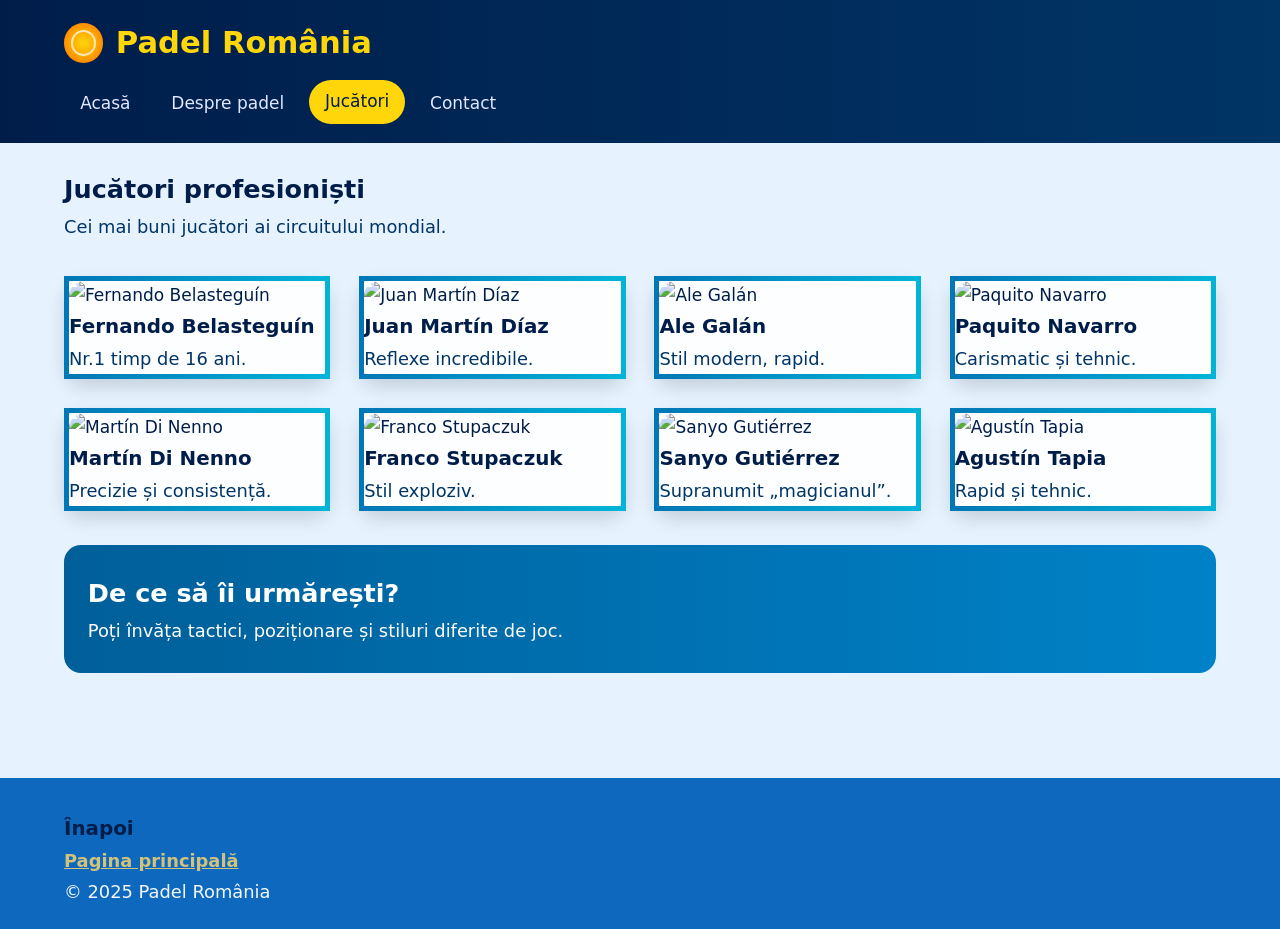
==== cluburi.html @ 14d5e4cc "Add files via upload" ====
<!DOCTYPE html>
<html lang="ro">
<head>
    <meta charset="UTF-8">
    <title>Jucători Profesioniști - Padel România</title>
    <meta name="viewport" content="width=device-width, initial-scale=1.0">
    <link rel="stylesheet" href="styles.css">
</head>
<body>

<header>
    <div class="logo">
        <span class="logo-ball"></span>
        <h1>Padel România</h1>
    </div>

    <nav class="main-nav">
        <ul>
            <li><a href="index.html">Acasă</a></li>
            <li class="dropdown">
                <a href="reguli.html">Despre padel</a>
                <ul class="submenu">
                    <li><a href="reguli.html">Reguli de bază</a></li>
                    <li><a href="echipament.html">Echipament</a></li>
                </ul>
            </li>
            <li><a href="cluburi.html" class="active">Jucători</a></li>
            <li><a href="index.html#contact">Contact</a></li>
        </ul>
    </nav>
</header>

<main>

    <section class="section-title">
        <h2>Jucători profesioniști</h2>
        <p>Cei mai buni jucători ai circuitului mondial.</p>
    </section>

    <section class="players-grid">

        <article class="player-card">
            <img src="https://th.bing.com/th/id/OIP.2agaiVFKTlGh92p5GCUTIwHaEN?w=277&h=180&c=7&r=0&o=7&pid=1.7&rm=3" alt="Fernando Belasteguín">
            <h3>Fernando Belasteguín</h3>
            <p>Nr.1 timp de 16 ani.</p>
        </article>

        <article class="player-card">
            <img src="https://th.bing.com/th/id/OIP.oNIRxxeObLsBwXZiH8AzZAHaEB?w=293&h=180&c=7&r=0&o=7&pid=1.7&rm=3" alt="Juan Martín Díaz">
            <h3>Juan Martín Díaz</h3>
            <p>Reflexe incredibile.</p>
        </article>

        <article class="player-card">
            <img src="https://th.bing.com/th/id/OIP.Ml0Dga0XNVmPTCR5auRlaQHaEK?w=316&h=180&c=7&r=0&o=7&pid=1.7&rm=3" alt="Ale Galán">
            <h3>Ale Galán</h3>
            <p>Stil modern, rapid.</p>
        </article>

        <article class="player-card">
            <img src="https://th.bing.com/th/id/OIP.BXrrxvgXgVEguzBXrlnA2gHaEK?w=301&h=180&c=7&r=0&o=7&pid=1.7&rm=3" alt="Paquito Navarro">
            <h3>Paquito Navarro</h3>
            <p>Carismatic și tehnic.</p>
        </article>

        <article class="player-card">
            <img src="https://th.bing.com/th/id/OIP.6IuvsaDF0xf9313Y6leUeQHaEK?w=282&h=180&c=7&r=0&o=7&pid=1.7&rm=3" alt="Martín Di Nenno">
            <h3>Martín Di Nenno</h3>
            <p>Precizie și consistență.</p>
        </article>

        <article class="player-card">
            <img src="https://th.bing.com/th/id/OIP.fisYC9xt4nwCKAZjFQ1qDAHaEK?w=318&h=180&c=7&r=0&o=7&pid=1.7&rm=3" alt="Franco Stupaczuk">
            <h3>Franco Stupaczuk</h3>
            <p>Stil exploziv.</p>
        </article>

        <article class="player-card">
            <img src="https://th.bing.com/th/id/OIP.mOKppSWDDcJQnauDVjN-dAHaE8?w=274&h=183&c=7&r=0&o=7&pid=1.7&rm=3" alt="Sanyo Gutiérrez">
            <h3>Sanyo Gutiérrez</h3>
            <p>Supranumit „magicianul”.</p>
        </article>

        <article class="player-card">
            <img src="https://th.bing.com/th/id/OIP.TosiJReRibag2qnqZLN6uAHaDt?w=340&h=174&c=7&r=0&o=7&pid=1.7&rm=3" alt="Agustín Tapia">
            <h3>Agustín Tapia</h3>
            <p>Rapid și tehnic.</p>
        </article>

    </section>

    <section class="section-intro">
        <header>
            <h2>De ce să îi urmărești?</h2>
            <p>Poți învăța tactici, poziționare și stiluri diferite de joc.</p>
        </header>
    </section>

</main>

<footer>
    <section class="footer-content">
        <article>
            <h3>Înapoi</h3>
            <p><a href="index.html">Pagina principală</a></p>
        </article>
    </section>

    <p class="footer-copy">&copy; 2025 Padel România</p>
</footer>

</body>
</html>
---- styles.css ----
*{margin:0;padding:0;box-sizing:border-box;}

html{font-size:17px;}

body{
    font-family:system-ui,-apple-system,BlinkMacSystemFont,"Segoe UI",sans-serif;
    line-height:1.7;
    color:#001d4a;
    background:#e6f3ff;
}

header{
    background:linear-gradient(90deg,#001d4a,#003566);
    color:#fff;
    padding:1rem 5vw;
}

.logo{
    display:flex;
    align-items:center;
    gap:.75rem;
    margin-bottom:.75rem;
}

.logo h1{
    font-size:1.8rem;
    color:#ffd60a;
}

.logo-ball{
    width:2.3rem;
    height:2.3rem;
    border-radius:50%;
    background:radial-gradient(circle,#ffd60a 0%,#ff9e00 55%,#ff6b00 100%);
    position:relative;
}

.logo-ball::before{
    content:"";
    position:absolute;
    inset:.4rem;
    border-radius:50%;
    border:2px solid rgba(255,255,255,.7);
}

.main-nav ul{
    list-style:none;
    display:flex;
    flex-wrap:wrap;
    gap:.5rem;
}

.main-nav li{position:relative;}

.main-nav a{
    display:block;
    padding:.45rem .95rem;
    text-decoration:none;
    color:#e0e7ff;
    font-size:1rem;
    border-radius:999px;
    transition:background-color .35s ease,color .25s ease,transform .45s ease;
}

.main-nav a:hover,
.main-nav a.active{
    background:#ffd60a;
    color:#001d4a;
    transform:translateY(-2px);
}

.dropdown .submenu{
    display:none;
    position:absolute;
    top:100%;
    left:0;
    min-width:11rem;
    background:#001d4a;
    padding:.4rem 0;
    border-radius:.5rem;
    box-shadow:0 6px 18px rgba(0,0,0,.4);
    z-index:20;
}

.dropdown:hover .submenu{display:block;}

main{padding:1.5rem 5vw 2.5rem;}

h2,h3,h4{color:#001d4a;}
p,li{color:#003566;font-size:1.05rem;}

.hero{
    display:grid;
    grid-template-columns:2fr 1fr;
    gap:2rem;
    padding:2.5rem 5vw;
    margin:-1rem -5vw 1.5rem;
    background:linear-gradient(135deg,#48cae4 0%,#0096c7 45%,#0077b6 100%);
    border-bottom:6px solid #ffd60a;
}

.hero-title{
    font-size:2.6rem;
    color:#001d4a;
}

.hero-aside{
    background:#ffffffcc;
    border-radius:1rem;
    padding:1rem 1.4rem;
    box-shadow:0 8px 18px rgba(0,0,0,.15);
}

.section-intro{margin-top:2rem;}

.section-intro header{
    background:linear-gradient(90deg,#005f99,#0082c8);
    padding:1.6rem 1.4rem;
    border-radius:1rem;
    margin-bottom:1.7rem;
}

.section-intro header h2,
.section-intro header p{
    color:white;
}

.cards-grid{
    display:grid;
    grid-template-columns:repeat(3,minmax(0,1fr));
    gap:1.5rem;
    margin-top:1.5rem;
}

.card{
    background:#ffffffee;
    border-radius:1rem;
    padding:1.2rem 1.4rem;
    box-shadow:0 6px 16px rgba(0,0,0,.12);
}

.card h3{margin-bottom:.5rem;color:#001d4a;}

.card-link{
    margin-top:.75rem;
    display:inline-block;
    font-weight:600;
    color:#003566;
}

.info-box{
    margin-top:3rem;
    background:#caf0f8;
    padding:1.6rem;
    border-radius:1rem;
    box-shadow:0 6px 14px rgba(0,0,0,.1);
}

.rules-layout{
    display:flex;
    flex-wrap:wrap;
    gap:2rem;
    margin-top:1rem;
}

.rules-aside{
    flex:1 1 12rem;
    background:#ffffffee;
    border-radius:1rem;
    padding:1.4rem 1.7rem;
    box-shadow:0 4px 12px rgba(0,0,0,.1);
}

.rules-aside ul{
    padding-left:1.7rem;
}

.equipment-grid{
    display:grid;
    grid-template-columns:repeat(2,minmax(0,1fr));
    gap:1.5rem;
    margin-top:1.6rem;
}

.equipment-item{
    background:#ffffffee;
    border-radius:1rem;
    padding:1.3rem 1.6rem;
    border:4px solid #ddd;
}

.equipment-item ul{
    padding-left:1.9rem;
}

.equipment-item:nth-of-type(1){border-color:#ffd60a;}
.equipment-item:nth-of-type(2){border-color:#00b4d8;}
.equipment-item:nth-of-type(3){border-color:#0077b6;}
.equipment-item:nth-of-type(4){border-color:#ff9e00;}

.tip-box{
    margin-top:2rem;
    padding:1.4rem 1.7rem;
    border-radius:1rem;
    background:#fff3cd;
}

.players-grid{
    margin-top:2rem;
    display:grid;
    grid-template-columns:repeat(4,minmax(0,1fr));
    gap:1.7rem;
}

.player-card{
    background:#ffffffee;
    border-radius:1.2rem;
    overflow:hidden;
    box-shadow:0 8px 18px rgba(0,0,0,.15);
    border:5px solid;
    border-image:linear-gradient(90deg,#0077b6,#00b4d8) 1;
    transition:transform .35s ease,box-shadow .35s ease;
}

.player-card:hover{
    transform:translateY(-6px);
    box-shadow:0 14px 26px rgba(0,0,0,.2);
}

.player-card img{
    width:100%;
    height:230px;
    object-fit:cover;
}

footer{
    background:#0e69be; 
    color:#ffffff;
    padding:2rem 5vw 1.3rem;
    margin-top:2rem;
}

footer a{
    color:#d0c17b;
    font-weight:700;
}

.footer-copy{
    color:white;
    opacity:0.95;
}


@media(max-width:900px){
    .hero{grid-template-columns:1fr;}
    .cards-grid{grid-template-columns:repeat(2,1fr);}
    .players-grid{grid-template-columns:repeat(2,1fr);}
}

@media(max-width:600px){
    .main-nav ul{flex-direction:column;}
    .cards-grid,
    .equipment-grid,
    .players-grid{grid-template-columns:1fr;}
}
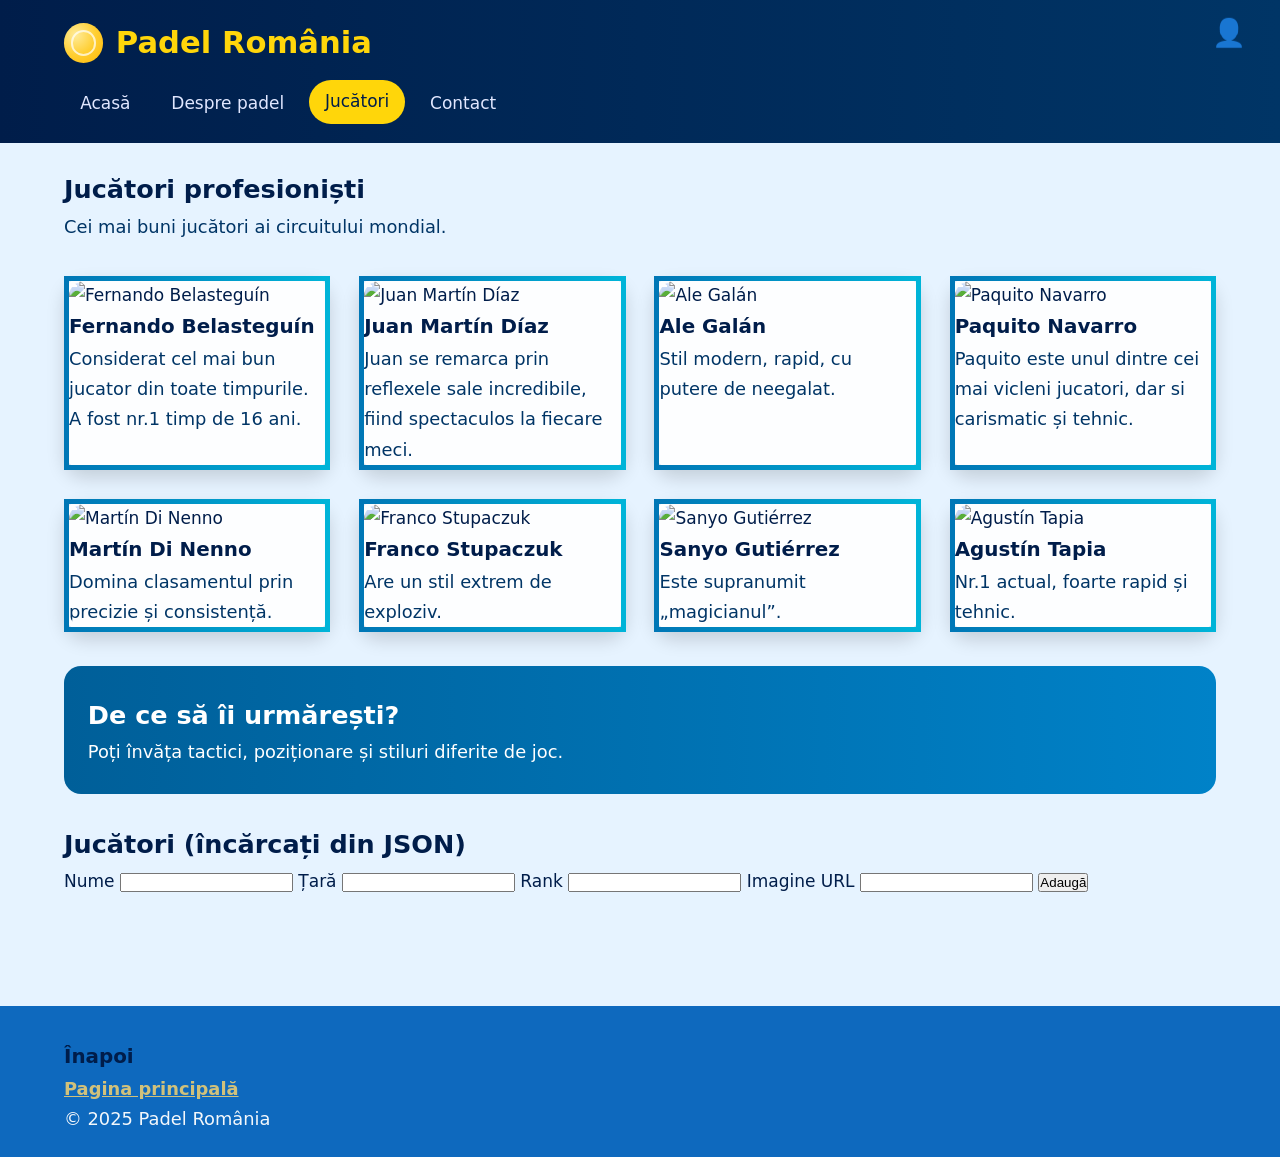
==== commit 28667185: "Update cluburi.html" ====
--- a/cluburi.html
+++ b/cluburi.html
@@ -28,6 +28,31 @@
             <li><a href="index.html#contact">Contact</a></li>
         </ul>
     </nav>
+    <div class="user-area">
+  <button id="userToggle" aria-label="Cont utilizator">
+    👤
+  </button>
+
+  <section class="auth-bar" id="authBox">
+    <form id="loginForm">
+      <label>
+        Utilizator
+        <input id="loginUser" type="text" required>
+      </label>
+
+      <label>
+        Parolă
+        <input id="loginPass" type="password" required>
+      </label>
+
+      <button type="submit">Login</button>
+      <button type="button" id="logoutBtn">Logout</button>
+
+      <span id="authStatus"></span>
+    </form>
+  </section>
+</div>
+
 </header>
 
 <main>
@@ -42,49 +67,49 @@
         <article class="player-card">
             <img src="https://th.bing.com/th/id/OIP.2agaiVFKTlGh92p5GCUTIwHaEN?w=277&h=180&c=7&r=0&o=7&pid=1.7&rm=3" alt="Fernando Belasteguín">
             <h3>Fernando Belasteguín</h3>
-            <p>Nr.1 timp de 16 ani.</p>
+            <p>Considerat cel mai bun jucator din toate timpurile. A fost nr.1 timp de 16 ani.</p>
         </article>
 
         <article class="player-card">
             <img src="https://th.bing.com/th/id/OIP.oNIRxxeObLsBwXZiH8AzZAHaEB?w=293&h=180&c=7&r=0&o=7&pid=1.7&rm=3" alt="Juan Martín Díaz">
             <h3>Juan Martín Díaz</h3>
-            <p>Reflexe incredibile.</p>
+            <p>Juan se remarca prin reflexele sale incredibile, fiind spectaculos la fiecare meci.</p>
         </article>
 
         <article class="player-card">
             <img src="https://th.bing.com/th/id/OIP.Ml0Dga0XNVmPTCR5auRlaQHaEK?w=316&h=180&c=7&r=0&o=7&pid=1.7&rm=3" alt="Ale Galán">
             <h3>Ale Galán</h3>
-            <p>Stil modern, rapid.</p>
+            <p>Stil modern, rapid, cu putere de neegalat.</p>
         </article>
 
         <article class="player-card">
             <img src="https://th.bing.com/th/id/OIP.BXrrxvgXgVEguzBXrlnA2gHaEK?w=301&h=180&c=7&r=0&o=7&pid=1.7&rm=3" alt="Paquito Navarro">
             <h3>Paquito Navarro</h3>
-            <p>Carismatic și tehnic.</p>
+            <p>Paquito este unul dintre cei mai vicleni jucatori, dar si carismatic și tehnic.</p>
         </article>
 
         <article class="player-card">
             <img src="https://th.bing.com/th/id/OIP.6IuvsaDF0xf9313Y6leUeQHaEK?w=282&h=180&c=7&r=0&o=7&pid=1.7&rm=3" alt="Martín Di Nenno">
             <h3>Martín Di Nenno</h3>
-            <p>Precizie și consistență.</p>
+            <p>Domina clasamentul prin precizie și consistență.</p>
         </article>
 
         <article class="player-card">
             <img src="https://th.bing.com/th/id/OIP.fisYC9xt4nwCKAZjFQ1qDAHaEK?w=318&h=180&c=7&r=0&o=7&pid=1.7&rm=3" alt="Franco Stupaczuk">
             <h3>Franco Stupaczuk</h3>
-            <p>Stil exploziv.</p>
+            <p>Are un stil extrem de exploziv.</p>
         </article>
 
         <article class="player-card">
             <img src="https://th.bing.com/th/id/OIP.mOKppSWDDcJQnauDVjN-dAHaE8?w=274&h=183&c=7&r=0&o=7&pid=1.7&rm=3" alt="Sanyo Gutiérrez">
             <h3>Sanyo Gutiérrez</h3>
-            <p>Supranumit „magicianul”.</p>
+            <p>Este supranumit „magicianul”.</p>
         </article>
 
         <article class="player-card">
             <img src="https://th.bing.com/th/id/OIP.TosiJReRibag2qnqZLN6uAHaDt?w=340&h=174&c=7&r=0&o=7&pid=1.7&rm=3" alt="Agustín Tapia">
             <h3>Agustín Tapia</h3>
-            <p>Rapid și tehnic.</p>
+            <p>Nr.1 actual, foarte rapid și tehnic.</p>
         </article>
 
     </section>
@@ -95,6 +120,29 @@
             <p>Poți învăța tactici, poziționare și stiluri diferite de joc.</p>
         </header>
     </section>
+
+    <section class="players-js">
+  <h2>Jucători (încărcați din JSON)</h2>
+
+  <form id="playerForm">
+    <label for="pName">Nume</label>
+    <input id="pName" type="text" required>
+
+    <label for="pCountry">Țară</label>
+    <input id="pCountry" type="text" required>
+
+    <label for="pRank">Rank</label>
+    <input id="pRank" type="number" min="1" required>
+
+    <label for="pImg">Imagine URL</label>
+    <input id="pImg" type="text" required>
+
+    <button type="submit">Adaugă</button>
+  </form>
+
+  <div id="playersGrid" class="players-grid"></div>
+</section>
+
 
 </main>
 
@@ -108,6 +156,7 @@
 
     <p class="footer-copy">&copy; 2025 Padel România</p>
 </footer>
+<script type="text/javascript" src="app.js"></script>
 
 </body>
 </html>
--- a/styles.css
+++ b/styles.css
@@ -27,13 +27,32 @@
     color:#ffd60a;
 }
 
+@keyframes ballSpin {
+    0% {
+        transform: rotate(0deg) scale(1);
+        box-shadow: 0 0 0 rgba(255,214,10,0.4);
+    }
+    50% {
+        transform: rotate(180deg) scale(1.08);
+        box-shadow: 0 0 20px rgba(255,214,10,0.6);
+    }
+    100% {
+        transform: rotate(360deg) scale(1);
+        box-shadow: 0 0 0 rgba(255,214,10,0.4);
+    }
+}
+
+
 .logo-ball{
     width:2.3rem;
     height:2.3rem;
     border-radius:50%;
-    background:radial-gradient(circle,#ffd60a 0%,#ff9e00 55%,#ff6b00 100%);
+    background:radial-gradient(circle at 30% 30%, #ffeb99, #ffcf33, #ffb703);
     position:relative;
-}
+
+    animation: ballSpin 4s infinite linear;
+}
+
 
 .logo-ball::before{
     content:"";
@@ -59,7 +78,7 @@
     color:#e0e7ff;
     font-size:1rem;
     border-radius:999px;
-    transition:background-color .35s ease,color .25s ease,transform .45s ease;
+    transition:background-color .35s ease, color .25s ease,transform .45s ease;
 }
 
 .main-nav a:hover,
@@ -263,3 +282,75 @@
     .equipment-grid,
     .players-grid{grid-template-columns:1fr;}
 }
+
+@keyframes titlePulse {
+    0% {
+        transform: scale(1);
+        text-shadow: 0 0 0 rgba(0, 150, 255, 0.0);
+    }
+    50% {
+        transform: scale(1.05);
+        text-shadow: 0 0 12px rgba(0, 150, 255, 0.4);
+    }
+    100% {
+        transform: scale(1);
+        text-shadow: 0 0 0 rgba(0, 150, 255, 0.0);
+    }
+}
+
+
+
+   h1 {
+    animation: titlePulse 2.2s ease-in-out infinite;
+}
+
+header{
+  position: relative;
+}
+
+.user-area{
+  position: absolute;
+  top: 1rem;
+  right: 2rem;
+}
+
+#userToggle{
+  background: transparent;
+  border: none;
+  font-size: 1.6rem;
+  cursor: pointer;
+  color: white;
+}
+
+.auth-bar{
+  position: absolute;
+  right: 0;
+  top: 2.2rem;
+  background: rgb(31, 61, 194);
+  padding: .8rem;
+  border-radius: .8rem;
+  box-shadow: 0 6px 16px rgba(0,0,0,.2);
+  display: none;
+  min-width: 180px;
+  z-index: 100;
+}
+
+.auth-bar label{
+  display: flex;
+  flex-direction: column;
+  font-size: .85rem;
+  margin-bottom: .4rem;
+}
+
+.auth-bar input{
+  padding: .3rem .4rem;
+  border-radius: .4rem;
+  border: 1px solid #ccc;
+}
+
+.auth-bar button{
+  margin-top: .4rem;
+  width: 100%;
+  border-radius: 999px;
+}
+
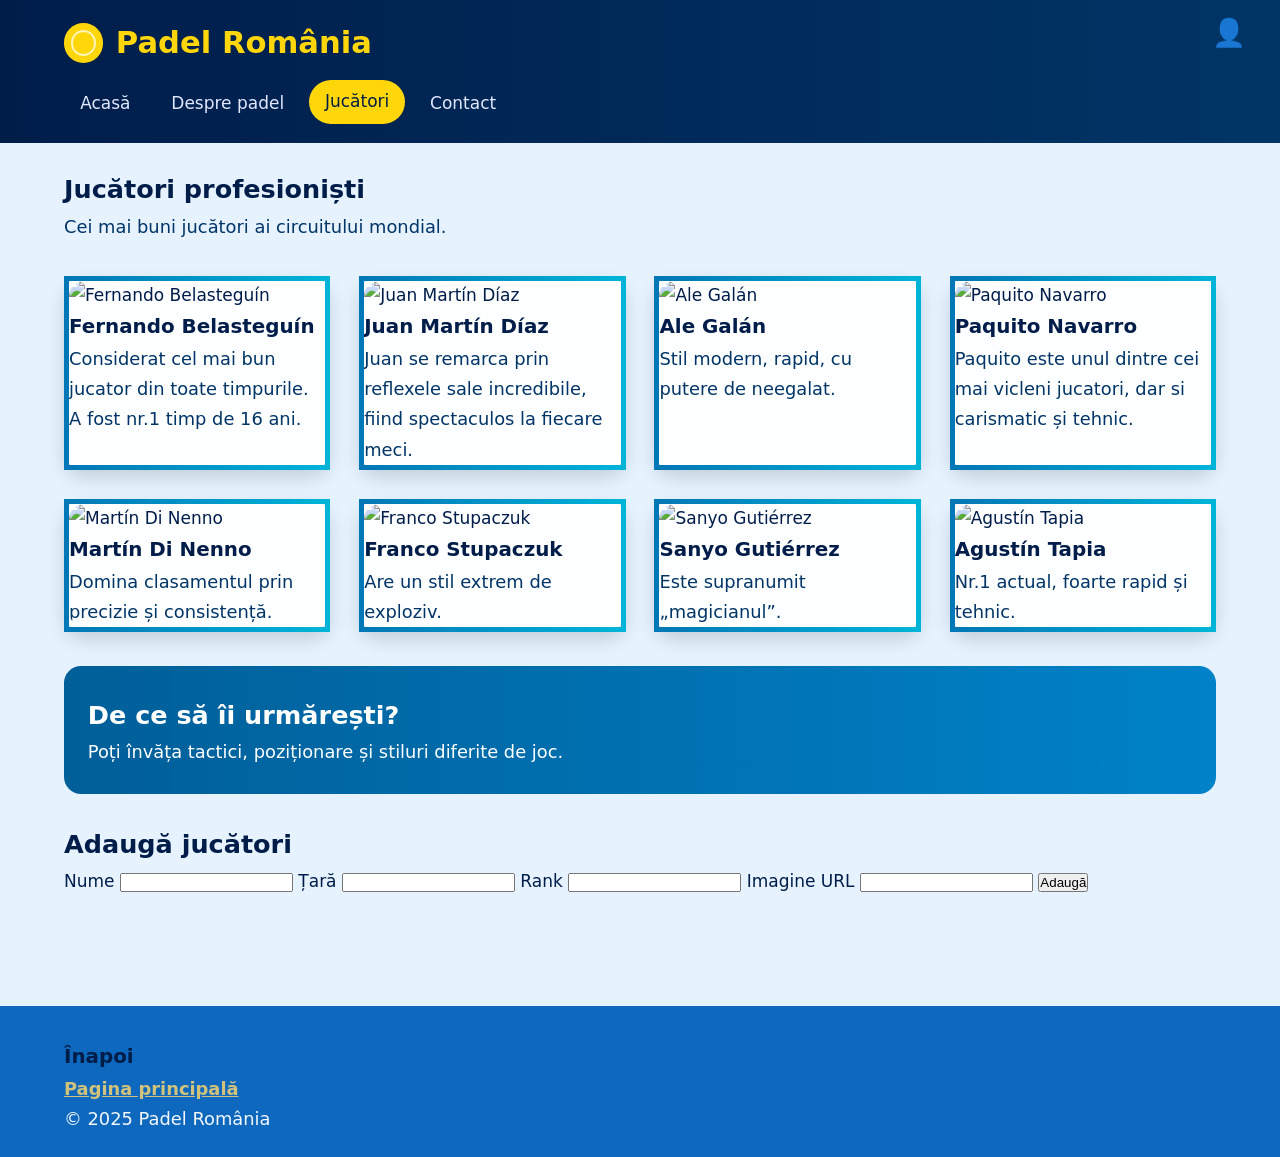
==== commit 3be5968a: "Update cluburi.html" ====
--- a/cluburi.html
+++ b/cluburi.html
@@ -122,7 +122,7 @@
     </section>
 
     <section class="players-js">
-  <h2>Jucători (încărcați din JSON)</h2>
+  <h2>Adaugă jucători</h2>
 
   <form id="playerForm">
     <label for="pName">Nume</label>
@@ -160,3 +160,4 @@
 
 </body>
 </html>
+
--- a/styles.css
+++ b/styles.css
@@ -353,4 +353,39 @@
   width: 100%;
   border-radius: 999px;
 }
-
+:root{
+  --accent: #ffd60a;
+}
+
+.main-nav a.active{
+  background: var(--accent);
+  color: #001d4a;
+}
+
+.main-nav a:hover{
+  color: var(--accent);
+}
+
+.logo-ball{
+  background: var(--accent);
+}
+
+a{
+  color: #0b3d91;
+}
+
+a:hover{
+  color: var(--accent);
+}
+
+.card h3::after{
+  content:"";
+  display:block;
+  width:48px;
+  height:4px;
+  border-radius:999px;
+  background: var(--accent);
+  margin-top:.4rem;
+}
+
+
